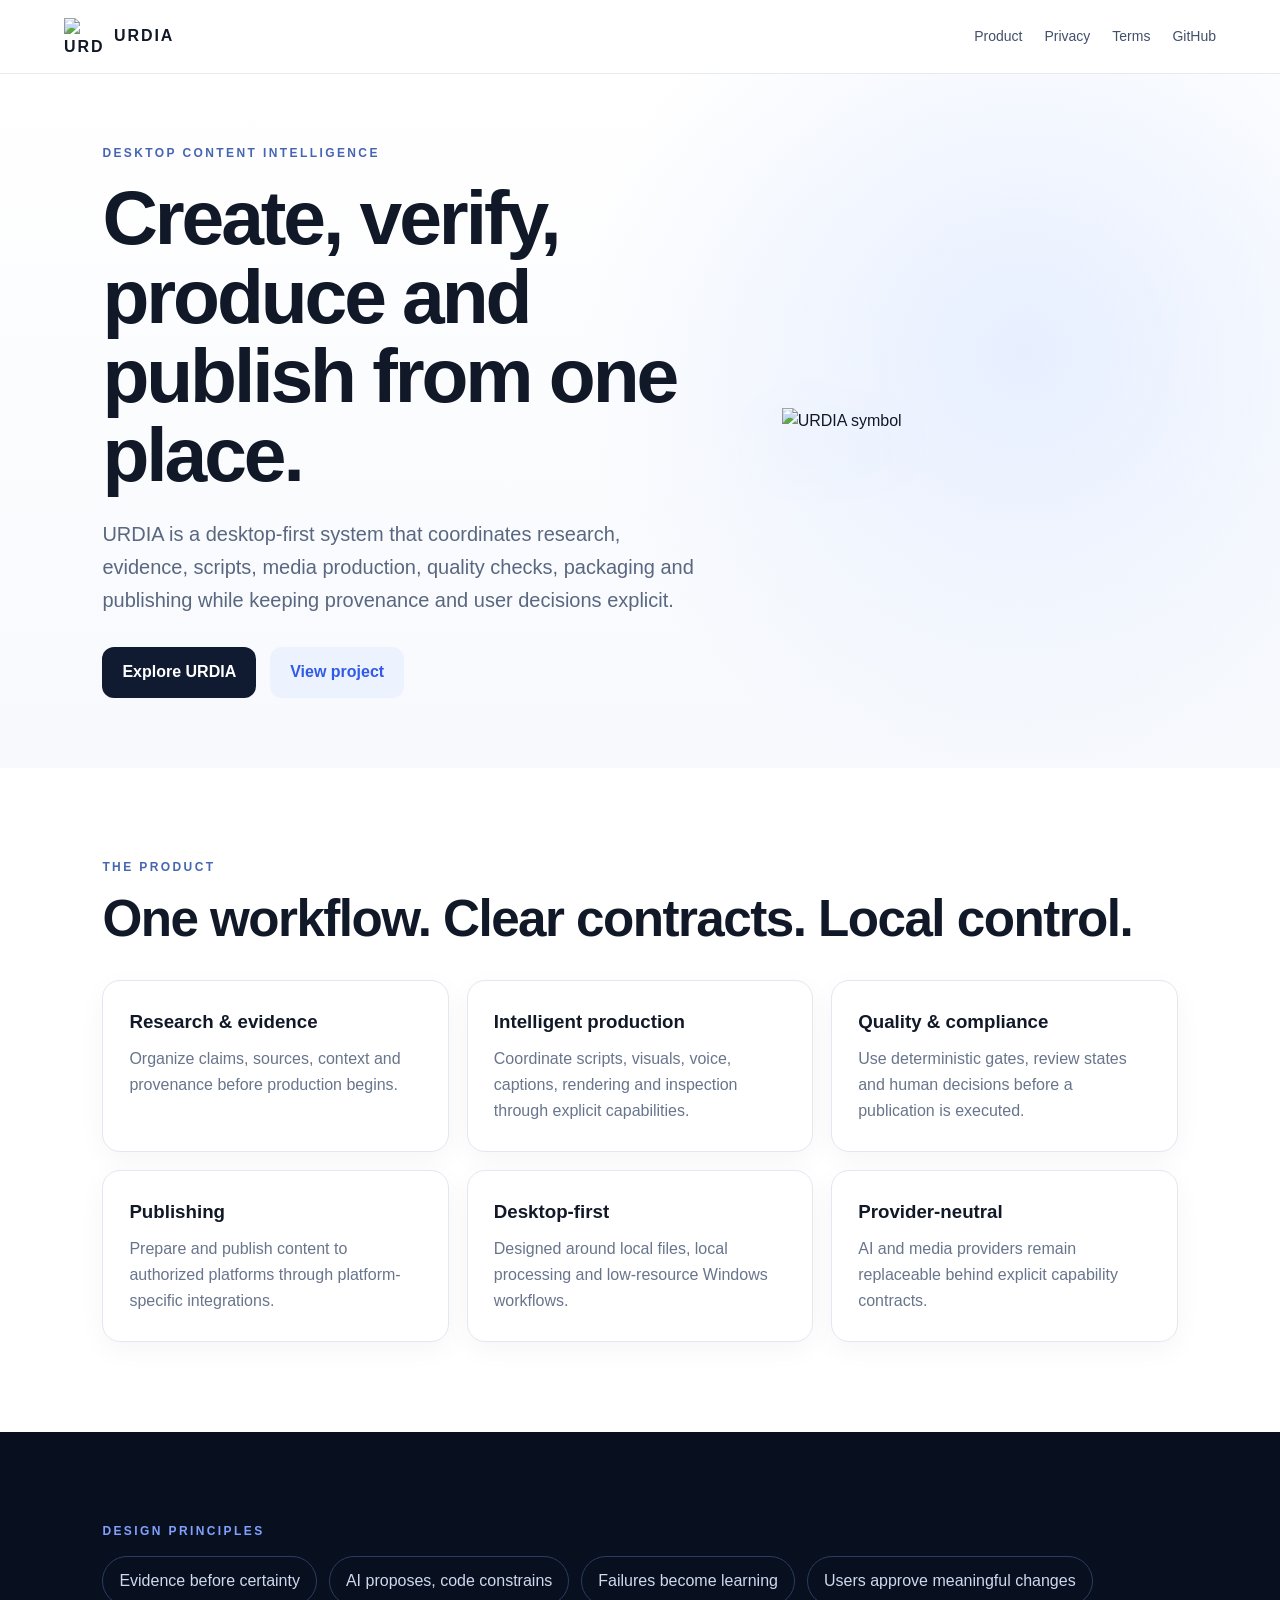
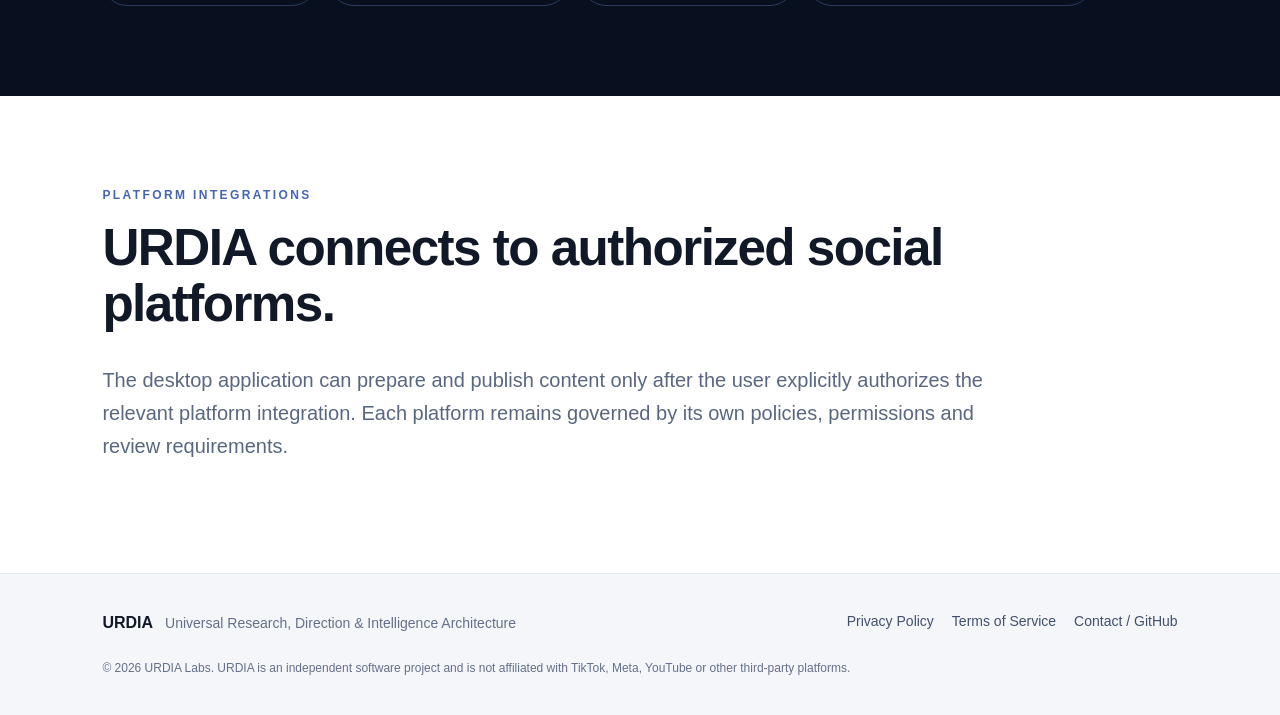
==== index.html @ 131a412d "feat: add official URDIA website and legal pages" ====
<!doctype html>
<html lang="en">
<head>
<meta charset="utf-8">
<meta name="viewport" content="width=device-width,initial-scale=1">
<title>URDIA | Desktop Content Intelligence</title>
<meta name="description" content="URDIA is a desktop-first content intelligence and production system for research, creation, quality control and publishing.">
<link rel="icon" href="logo.svg">
<link rel="stylesheet" href="styles.css">
</head>
<body>
<header class="nav">
<a class="brand" href="index.html"><img src="logo.svg" alt="URDIA"><span>URDIA</span></a>
<nav><a href="#product">Product</a><a href="#privacy">Privacy</a><a href="#terms">Terms</a><a href="https://github.com/urdia-labs" rel="noopener">GitHub</a></nav>
</header>
<main>
<section class="hero">
<div class="hero-copy">
<p class="eyebrow">DESKTOP CONTENT INTELLIGENCE</p>
<h1>Create, verify, produce and publish from one place.</h1>
<p class="lead">URDIA is a desktop-first system that coordinates research, evidence, scripts, media production, quality checks, packaging and publishing while keeping provenance and user decisions explicit.</p>
<div class="actions"><a class="button" href="#product">Explore URDIA</a><a class="button secondary" href="https://github.com/urdia-labs/urdia" rel="noopener">View project</a></div>
</div>
<div class="hero-mark"><img src="logo.svg" alt="URDIA symbol"></div>
</section>
<section id="product" class="section">
<p class="eyebrow">THE PRODUCT</p>
<h2>One workflow. Clear contracts. Local control.</h2>
<div class="grid">
<article><h3>Research & evidence</h3><p>Organize claims, sources, context and provenance before production begins.</p></article>
<article><h3>Intelligent production</h3><p>Coordinate scripts, visuals, voice, captions, rendering and inspection through explicit capabilities.</p></article>
<article><h3>Quality & compliance</h3><p>Use deterministic gates, review states and human decisions before a publication is executed.</p></article>
<article><h3>Publishing</h3><p>Prepare and publish content to authorized platforms through platform-specific integrations.</p></article>
<article><h3>Desktop-first</h3><p>Designed around local files, local processing and low-resource Windows workflows.</p></article>
<article><h3>Provider-neutral</h3><p>AI and media providers remain replaceable behind explicit capability contracts.</p></article>
</div>
</section>
<section class="section dark">
<p class="eyebrow">DESIGN PRINCIPLES</p>
<div class="principles"><span>Evidence before certainty</span><span>AI proposes, code constrains</span><span>Failures become learning</span><span>Users approve meaningful changes</span></div>
</section>
<section class="section">
<p class="eyebrow">PLATFORM INTEGRATIONS</p>
<h2>URDIA connects to authorized social platforms.</h2>
<p class="lead compact">The desktop application can prepare and publish content only after the user explicitly authorizes the relevant platform integration. Each platform remains governed by its own policies, permissions and review requirements.</p>
</section>
</main>
<footer>
<div><strong>URDIA</strong><span>Universal Research, Direction & Intelligence Architecture</span></div>
<div class="footer-links"><a id="privacy" href="privacy.html">Privacy Policy</a><a id="terms" href="terms.html">Terms of Service</a><a href="https://github.com/urdia-labs" rel="noopener">Contact / GitHub</a></div>
<p>© 2026 URDIA Labs. URDIA is an independent software project and is not affiliated with TikTok, Meta, YouTube or other third-party platforms.</p>
</footer>
</body>
</html>
---- styles.css ----
:root{--bg:#08101f;--panel:#0d172b;--text:#eaf0ff;--muted:#9ba8c7;--accent:#4f7cff;--accent2:#c83dff;--line:#20304e}
*{box-sizing:border-box}html{scroll-behavior:smooth}body{margin:0;font-family:Inter,Segoe UI,Arial,sans-serif;background:#fff;color:#111827;line-height:1.65}
.nav{height:74px;display:flex;align-items:center;justify-content:space-between;padding:0 clamp(20px,5vw,72px);border-bottom:1px solid #e7eaf1;background:rgba(255,255,255,.96);position:sticky;top:0;z-index:5}
.brand{display:flex;align-items:center;gap:12px;text-decoration:none;color:#111827;font-weight:800;letter-spacing:.12em}.brand img{width:38px;height:38px}.nav nav{display:flex;gap:22px}.nav nav a,.footer-links a{color:#42506b;text-decoration:none;font-size:14px}.nav nav a:hover,.footer-links a:hover{color:#315be6}
.hero{min-height:630px;display:grid;grid-template-columns:1.15fr .85fr;gap:40px;align-items:center;padding:70px clamp(20px,8vw,120px);background:radial-gradient(circle at 80% 40%,#e7efff,transparent 40%),linear-gradient(180deg,#fff,#f7f9fd)}
.eyebrow{letter-spacing:.2em;font-size:12px;font-weight:800;color:#4666b3;margin:0 0 14px}.hero h1{font-size:clamp(44px,6vw,78px);line-height:1.03;letter-spacing:-.04em;max-width:760px;margin:0 0 24px}.lead{font-size:20px;color:#596780;max-width:760px}.compact{max-width:900px}.actions{display:flex;gap:14px;margin-top:30px}.button{display:inline-block;padding:12px 20px;border-radius:12px;background:#101a31;color:#fff;text-decoration:none;font-weight:700}.button.secondary{background:#edf2ff;color:#315be6}.hero-mark{display:flex;justify-content:center}.hero-mark img{width:min(390px,80%);filter:drop-shadow(0 24px 32px rgba(49,91,230,.22))}
.section{padding:90px clamp(20px,8vw,120px)}.section h2{font-size:clamp(34px,4vw,52px);line-height:1.1;margin:0 0 32px;letter-spacing:-.03em}.grid{display:grid;grid-template-columns:repeat(3,minmax(0,1fr));gap:18px}.grid article{padding:26px;border:1px solid #e2e7f0;border-radius:18px;background:#fff;box-shadow:0 8px 28px rgba(16,24,40,.04)}.grid h3{margin:0 0 8px}.grid p{color:#68758c;margin:0}.dark{background:var(--bg);color:var(--text)}.dark .eyebrow{color:#83a0ff}.principles{display:flex;flex-wrap:wrap;gap:12px}.principles span{border:1px solid #2a3d61;border-radius:999px;padding:11px 16px;color:#ced8ef}
.legal{max-width:900px;margin:auto;padding:80px 24px}.legal h1{font-size:56px;line-height:1.05;margin:0 0 8px}.legal h2{margin-top:42px;font-size:26px}.legal p{color:#53627b}.meta{color:#73809a;font-size:14px}.legal a{color:#315be6}
footer{padding:36px clamp(20px,8vw,120px);background:#f4f6fa;border-top:1px solid #e2e7f0;color:#647089;display:grid;grid-template-columns:1fr auto;gap:18px;align-items:start}footer strong{color:#111827;margin-right:12px}footer span{font-size:14px}.footer-links{display:flex;gap:18px}footer p{grid-column:1/-1;margin:4px 0 0;font-size:12px}
@media(max-width:800px){.nav nav{display:none}.hero{grid-template-columns:1fr;min-height:auto}.hero-mark{order:-1}.grid{grid-template-columns:1fr 1fr}footer{grid-template-columns:1fr}.footer-links{flex-wrap:wrap}footer p{grid-column:auto}}
@media(max-width:560px){.grid{grid-template-columns:1fr}.hero h1{font-size:44px}.section{padding-top:64px;padding-bottom:64px}}
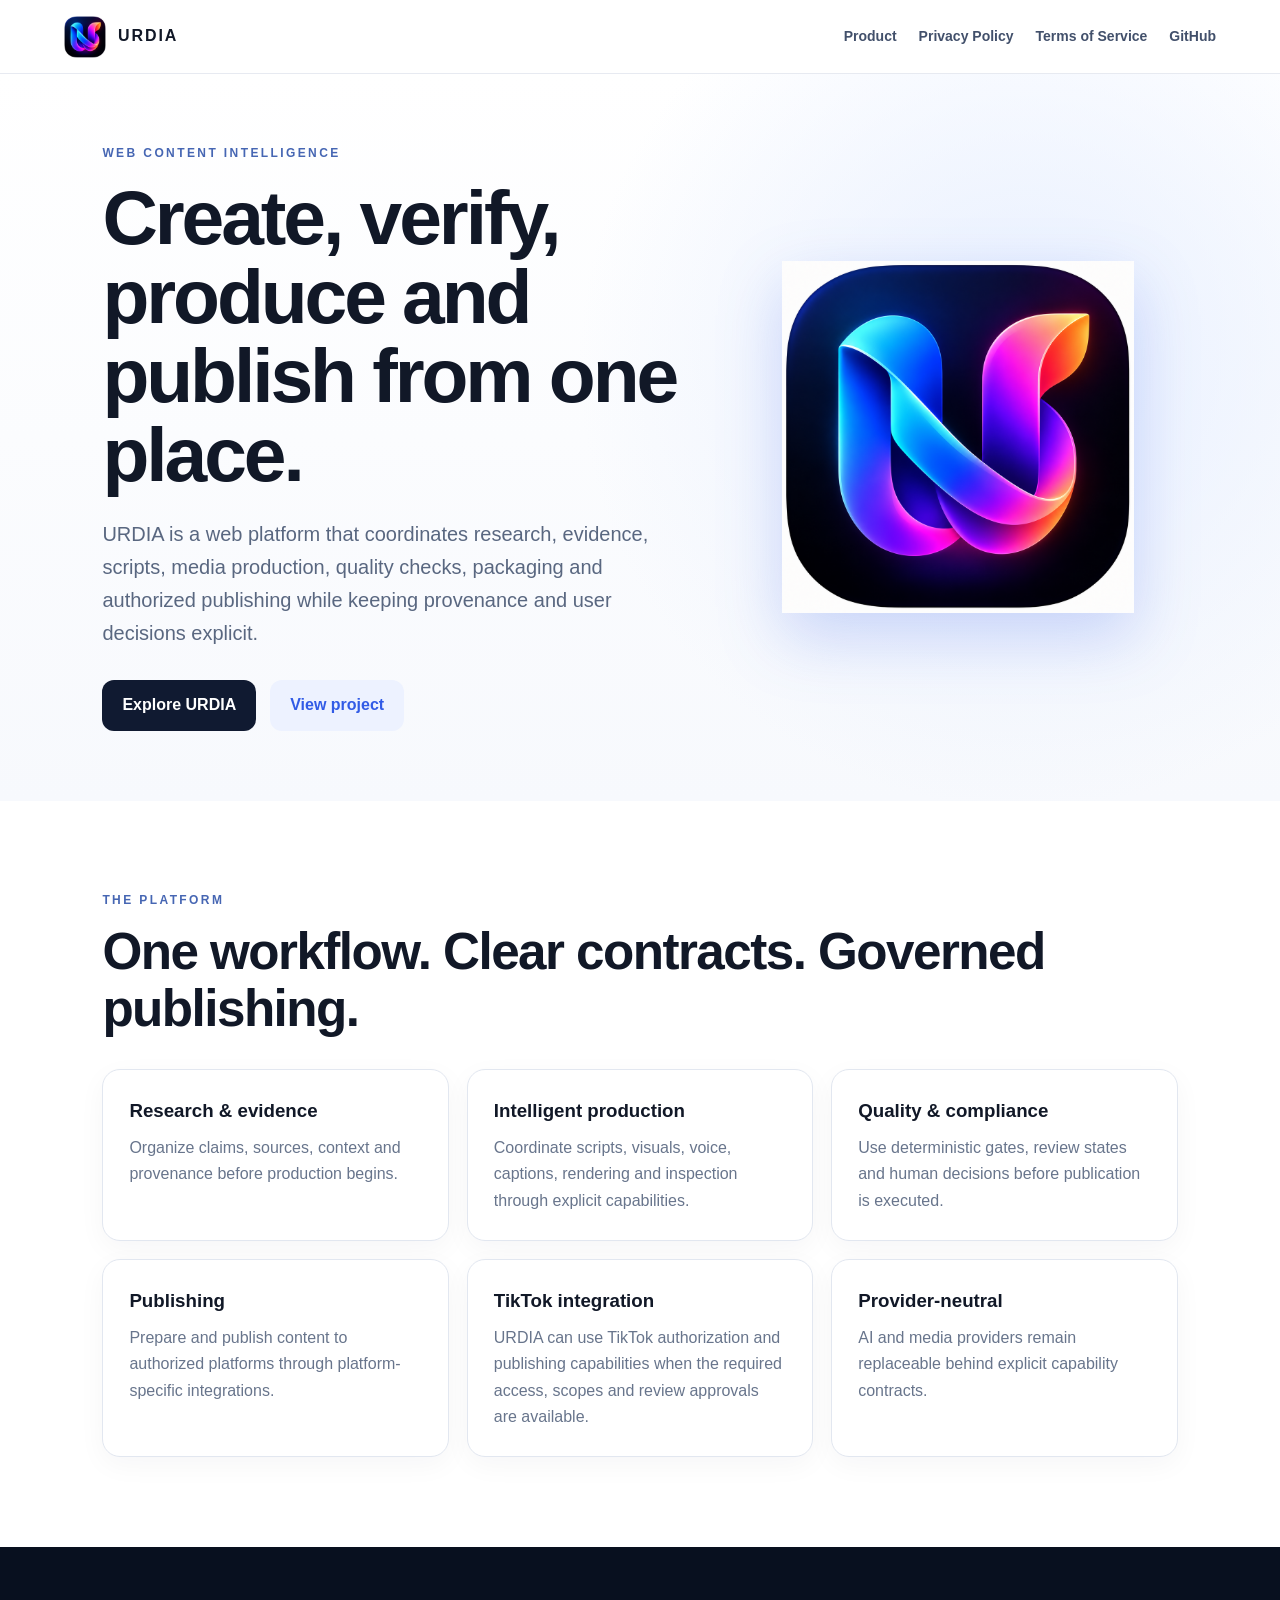
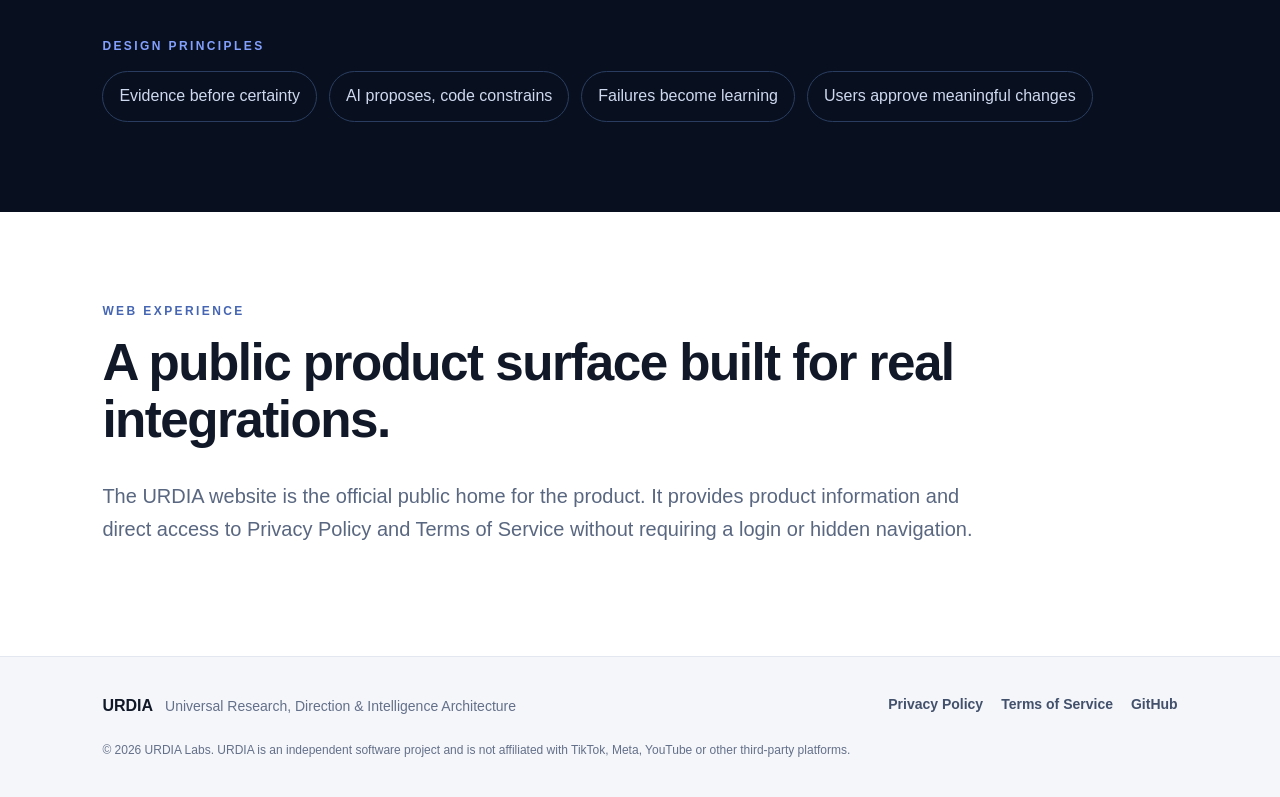
==== commit 1359d251: "Prepare public web presence for TikTok review" ====
--- a/index.html
+++ b/index.html
@@ -3,52 +3,58 @@
 <head>
 <meta charset="utf-8">
 <meta name="viewport" content="width=device-width,initial-scale=1">
-<title>URDIA | Desktop Content Intelligence</title>
-<meta name="description" content="URDIA is a desktop-first content intelligence and production system for research, creation, quality control and publishing.">
-<link rel="icon" href="logo.svg">
+<title>URDIA | Web Content Intelligence</title>
+<meta name="description" content="URDIA is a web content intelligence platform for research, creation, quality control and publishing.">
+<meta name="theme-color" content="#08101f">
+<link rel="icon" type="image/png" sizes="512x512" href="ICONTIKTOK.png">
+<link rel="apple-touch-icon" href="ICONTIKTOK.png">
 <link rel="stylesheet" href="styles.css">
 </head>
 <body>
 <header class="nav">
-<a class="brand" href="index.html"><img src="logo.svg" alt="URDIA"><span>URDIA</span></a>
-<nav><a href="#product">Product</a><a href="#privacy">Privacy</a><a href="#terms">Terms</a><a href="https://github.com/urdia-labs" rel="noopener">GitHub</a></nav>
+<a class="brand" href="index.html"><img src="ICONTIKTOK.png" alt="URDIA"><span>URDIA</span></a>
+<nav aria-label="Primary navigation">
+<a href="#product">Product</a>
+<a href="privacy.html">Privacy Policy</a>
+<a href="terms.html">Terms of Service</a>
+<a href="https://github.com/urdia-labs" rel="noopener noreferrer">GitHub</a>
+</nav>
 </header>
 <main>
 <section class="hero">
 <div class="hero-copy">
-<p class="eyebrow">DESKTOP CONTENT INTELLIGENCE</p>
+<p class="eyebrow">WEB CONTENT INTELLIGENCE</p>
 <h1>Create, verify, produce and publish from one place.</h1>
-<p class="lead">URDIA is a desktop-first system that coordinates research, evidence, scripts, media production, quality checks, packaging and publishing while keeping provenance and user decisions explicit.</p>
-<div class="actions"><a class="button" href="#product">Explore URDIA</a><a class="button secondary" href="https://github.com/urdia-labs/urdia" rel="noopener">View project</a></div>
+<p class="lead">URDIA is a web platform that coordinates research, evidence, scripts, media production, quality checks, packaging and authorized publishing while keeping provenance and user decisions explicit.</p>
+<div class="actions"><a class="button" href="#product">Explore URDIA</a><a class="button secondary" href="https://github.com/urdia-labs/urdia" rel="noopener noreferrer">View project</a></div>
 </div>
-<div class="hero-mark"><img src="logo.svg" alt="URDIA symbol"></div>
+<div class="hero-mark"><img src="ICONTIKTOK.png" alt="URDIA application icon"></div>
 </section>
 <section id="product" class="section">
-<p class="eyebrow">THE PRODUCT</p>
-<h2>One workflow. Clear contracts. Local control.</h2>
+<p class="eyebrow">THE PLATFORM</p>
+<h2>One workflow. Clear contracts. Governed publishing.</h2>
 <div class="grid">
 <article><h3>Research & evidence</h3><p>Organize claims, sources, context and provenance before production begins.</p></article>
 <article><h3>Intelligent production</h3><p>Coordinate scripts, visuals, voice, captions, rendering and inspection through explicit capabilities.</p></article>
-<article><h3>Quality & compliance</h3><p>Use deterministic gates, review states and human decisions before a publication is executed.</p></article>
+<article><h3>Quality & compliance</h3><p>Use deterministic gates, review states and human decisions before publication is executed.</p></article>
 <article><h3>Publishing</h3><p>Prepare and publish content to authorized platforms through platform-specific integrations.</p></article>
-<article><h3>Desktop-first</h3><p>Designed around local files, local processing and low-resource Windows workflows.</p></article>
+<article><h3>TikTok integration</h3><p>URDIA can use TikTok authorization and publishing capabilities when the required access, scopes and review approvals are available.</p></article>
 <article><h3>Provider-neutral</h3><p>AI and media providers remain replaceable behind explicit capability contracts.</p></article>
 </div>
-</section>
-<section class="section dark">
+</section><section class="section dark">
 <p class="eyebrow">DESIGN PRINCIPLES</p>
 <div class="principles"><span>Evidence before certainty</span><span>AI proposes, code constrains</span><span>Failures become learning</span><span>Users approve meaningful changes</span></div>
 </section>
 <section class="section">
-<p class="eyebrow">PLATFORM INTEGRATIONS</p>
-<h2>URDIA connects to authorized social platforms.</h2>
-<p class="lead compact">The desktop application can prepare and publish content only after the user explicitly authorizes the relevant platform integration. Each platform remains governed by its own policies, permissions and review requirements.</p>
+<p class="eyebrow">WEB EXPERIENCE</p>
+<h2>A public product surface built for real integrations.</h2>
+<p class="lead compact">The URDIA website is the official public home for the product. It provides product information and direct access to Privacy Policy and Terms of Service without requiring a login or hidden navigation.</p>
 </section>
 </main>
 <footer>
 <div><strong>URDIA</strong><span>Universal Research, Direction & Intelligence Architecture</span></div>
-<div class="footer-links"><a id="privacy" href="privacy.html">Privacy Policy</a><a id="terms" href="terms.html">Terms of Service</a><a href="https://github.com/urdia-labs" rel="noopener">Contact / GitHub</a></div>
+<div class="footer-links"><a href="privacy.html">Privacy Policy</a><a href="terms.html">Terms of Service</a><a href="https://github.com/urdia-labs" rel="noopener noreferrer">GitHub</a></div>
 <p>© 2026 URDIA Labs. URDIA is an independent software project and is not affiliated with TikTok, Meta, YouTube or other third-party platforms.</p>
 </footer>
 </body>
-</html>
+</html>
--- a/styles.css
+++ b/styles.css
@@ -1,11 +1,39 @@
-:root{--bg:#08101f;--panel:#0d172b;--text:#eaf0ff;--muted:#9ba8c7;--accent:#4f7cff;--accent2:#c83dff;--line:#20304e}
-*{box-sizing:border-box}html{scroll-behavior:smooth}body{margin:0;font-family:Inter,Segoe UI,Arial,sans-serif;background:#fff;color:#111827;line-height:1.65}
-.nav{height:74px;display:flex;align-items:center;justify-content:space-between;padding:0 clamp(20px,5vw,72px);border-bottom:1px solid #e7eaf1;background:rgba(255,255,255,.96);position:sticky;top:0;z-index:5}
-.brand{display:flex;align-items:center;gap:12px;text-decoration:none;color:#111827;font-weight:800;letter-spacing:.12em}.brand img{width:38px;height:38px}.nav nav{display:flex;gap:22px}.nav nav a,.footer-links a{color:#42506b;text-decoration:none;font-size:14px}.nav nav a:hover,.footer-links a:hover{color:#315be6}
+:root{--bg:#08101f;--panel:#0d172b;--text:#eaf0ff;--muted:#9ba8c7;--accent:#4f7cff;--line:#20304e}
+*{box-sizing:border-box}
+html{scroll-behavior:smooth}
+body{margin:0;font-family:Inter,Segoe UI,Arial,sans-serif;background:#fff;color:#111827;line-height:1.65}
+a{transition:color .15s ease,background .15s ease}
+.nav{min-height:74px;display:flex;align-items:center;justify-content:space-between;gap:24px;padding:12px clamp(20px,5vw,72px);border-bottom:1px solid #e7eaf1;background:rgba(255,255,255,.98);position:sticky;top:0;z-index:5}
+.brand{display:flex;align-items:center;gap:12px;text-decoration:none;color:#111827;font-weight:800;letter-spacing:.12em;white-space:nowrap}
+.brand img{width:42px;height:42px;border-radius:10px;object-fit:contain}
+.nav nav{display:flex;flex-wrap:wrap;justify-content:flex-end;gap:10px 22px}
+.nav nav a,.footer-links a{color:#42506b;text-decoration:none;font-size:14px;font-weight:600}
+.nav nav a:hover,.footer-links a:hover{color:#315be6}
 .hero{min-height:630px;display:grid;grid-template-columns:1.15fr .85fr;gap:40px;align-items:center;padding:70px clamp(20px,8vw,120px);background:radial-gradient(circle at 80% 40%,#e7efff,transparent 40%),linear-gradient(180deg,#fff,#f7f9fd)}
-.eyebrow{letter-spacing:.2em;font-size:12px;font-weight:800;color:#4666b3;margin:0 0 14px}.hero h1{font-size:clamp(44px,6vw,78px);line-height:1.03;letter-spacing:-.04em;max-width:760px;margin:0 0 24px}.lead{font-size:20px;color:#596780;max-width:760px}.compact{max-width:900px}.actions{display:flex;gap:14px;margin-top:30px}.button{display:inline-block;padding:12px 20px;border-radius:12px;background:#101a31;color:#fff;text-decoration:none;font-weight:700}.button.secondary{background:#edf2ff;color:#315be6}.hero-mark{display:flex;justify-content:center}.hero-mark img{width:min(390px,80%);filter:drop-shadow(0 24px 32px rgba(49,91,230,.22))}
-.section{padding:90px clamp(20px,8vw,120px)}.section h2{font-size:clamp(34px,4vw,52px);line-height:1.1;margin:0 0 32px;letter-spacing:-.03em}.grid{display:grid;grid-template-columns:repeat(3,minmax(0,1fr));gap:18px}.grid article{padding:26px;border:1px solid #e2e7f0;border-radius:18px;background:#fff;box-shadow:0 8px 28px rgba(16,24,40,.04)}.grid h3{margin:0 0 8px}.grid p{color:#68758c;margin:0}.dark{background:var(--bg);color:var(--text)}.dark .eyebrow{color:#83a0ff}.principles{display:flex;flex-wrap:wrap;gap:12px}.principles span{border:1px solid #2a3d61;border-radius:999px;padding:11px 16px;color:#ced8ef}
+.eyebrow{letter-spacing:.2em;font-size:12px;font-weight:800;color:#4666b3;margin:0 0 14px}
+.hero h1{font-size:clamp(44px,6vw,78px);line-height:1.03;letter-spacing:-.04em;max-width:760px;margin:0 0 24px}
+.lead{font-size:20px;color:#596780;max-width:760px}.compact{max-width:900px}
+.actions{display:flex;flex-wrap:wrap;gap:14px;margin-top:30px}
+.button{display:inline-block;padding:12px 20px;border-radius:12px;background:#101a31;color:#fff;text-decoration:none;font-weight:700}
+.button.secondary{background:#edf2ff;color:#315be6}.button:hover{transform:translateY(-1px)}
+.hero-mark{display:flex;justify-content:center}.hero-mark img{width:min(390px,80%);max-height:390px;object-fit:contain;filter:drop-shadow(0 24px 32px rgba(49,91,230,.22))}
+.section{padding:90px clamp(20px,8vw,120px)}.section h2{font-size:clamp(34px,4vw,52px);line-height:1.1;margin:0 0 32px;letter-spacing:-.03em}
+.grid{display:grid;grid-template-columns:repeat(3,minmax(0,1fr));gap:18px}
+.grid article{padding:26px;border:1px solid #e2e7f0;border-radius:18px;background:#fff;box-shadow:0 8px 28px rgba(16,24,40,.04)}
+.grid h3{margin:0 0 8px}.grid p{color:#68758c;margin:0}
+.dark{background:var(--bg);color:var(--text)}.dark .eyebrow{color:#83a0ff}
+.principles{display:flex;flex-wrap:wrap;gap:12px}.principles span{border:1px solid #2a3d61;border-radius:999px;padding:11px 16px;color:#ced8ef}
 .legal{max-width:900px;margin:auto;padding:80px 24px}.legal h1{font-size:56px;line-height:1.05;margin:0 0 8px}.legal h2{margin-top:42px;font-size:26px}.legal p{color:#53627b}.meta{color:#73809a;font-size:14px}.legal a{color:#315be6}
-footer{padding:36px clamp(20px,8vw,120px);background:#f4f6fa;border-top:1px solid #e2e7f0;color:#647089;display:grid;grid-template-columns:1fr auto;gap:18px;align-items:start}footer strong{color:#111827;margin-right:12px}footer span{font-size:14px}.footer-links{display:flex;gap:18px}footer p{grid-column:1/-1;margin:4px 0 0;font-size:12px}
-@media(max-width:800px){.nav nav{display:none}.hero{grid-template-columns:1fr;min-height:auto}.hero-mark{order:-1}.grid{grid-template-columns:1fr 1fr}footer{grid-template-columns:1fr}.footer-links{flex-wrap:wrap}footer p{grid-column:auto}}
-@media(max-width:560px){.grid{grid-template-columns:1fr}.hero h1{font-size:44px}.section{padding-top:64px;padding-bottom:64px}}
+footer{padding:36px clamp(20px,8vw,120px);background:#f4f6fa;border-top:1px solid #e2e7f0;color:#647089;display:grid;grid-template-columns:1fr auto;gap:18px;align-items:start}
+footer strong{color:#111827;margin-right:12px}footer span{font-size:14px}.footer-links{display:flex;flex-wrap:wrap;gap:18px}footer p{grid-column:1/-1;margin:4px 0 0;font-size:12px}@media(max-width:900px){
+.nav{align-items:flex-start}.nav nav{gap:8px 14px}
+.hero{grid-template-columns:1fr;min-height:auto}.hero-mark{order:-1}.hero-mark img{width:220px}
+.grid{grid-template-columns:1fr 1fr}
+footer{grid-template-columns:1fr}.footer-links{justify-content:flex-start}footer p{grid-column:auto}
+}
+@media(max-width:560px){
+.nav{position:static;flex-direction:column;align-items:flex-start}
+.nav nav{justify-content:flex-start}.hero h1{font-size:44px}
+.section{padding-top:64px;padding-bottom:64px}.grid{grid-template-columns:1fr}
+.legal{padding-top:56px}.legal h1{font-size:44px}
+}
